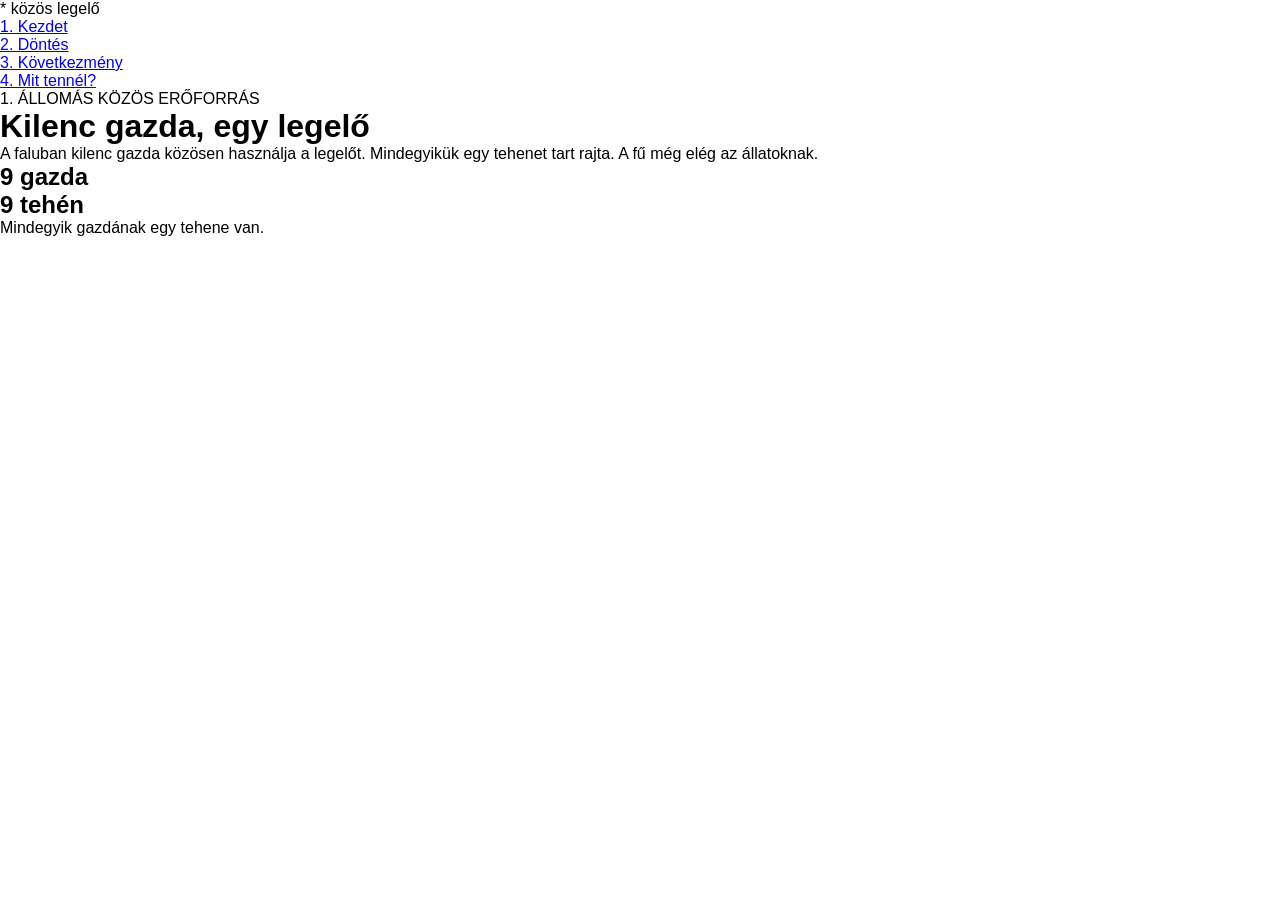
==== index.html @ de596258 "html fele" ====
<!DOCTYPE html>
<html lang="en">
  <head>
    <meta charset="UTF-8" />
    <meta name="viewport" content="width=device-width, initial-scale=1.0" />
    <link rel="stylesheet" href="style.css" />
    <title>Huber Milán</title>
  </head>
  <body>
    <main>
      <nav class="nav1">
        <div class="legelo">
          <p>* közös legelő</p>
        </div>
        <ul>
          <li><a href="index.html">1. Kezdet</a></li>
          <li><a href="dontes.html">2. Döntés</a></li>
          <li><a href="kovetkezmeny.html">3. Következmény</a></li>
          <li><a href="reflexio.html">4. Mit tennél?</a></li>
        </ul>
      </nav>
      <header>
        <div class="header1">
          <p>1. ÁLLOMÁS KÖZÖS ERŐFORRÁS</p>
          <h1>Kilenc gazda, egy legelő</h1>
          <p>
            A faluban kilenc gazda közösen használja a legelőt. Mindegyikük egy
            tehenet tart rajta. A fű még elég az állatoknak.
          </p>
        </div>
        <div>
          <h2>9 gazda</h2>
          <h2>9 tehén</h2>
          <p>Mindegyik gazdának egy tehene van.</p>
        </div>
      </header>
      <nav class="nav2">
        <ul>
          <li></li>
          <li></li>
          <li></li>
          <li></li>
        </ul>
      </nav>
    </main>
  </body>
</html>
---- style.css ----
* {
    box-sizing: border-box;
    padding: 0px;
    margin: 0px;
    font-family: 'Segoe UI', Tahoma, Geneva, Verdana, sans-serif;
}
:root { --ink: #24372d; --green: #2c6e50; --dark: #174b38; --mint: #e8f3df; --cream: #f7f7ee; --line: #d6e1d1; --orange: #d77939; --white: #fff; }
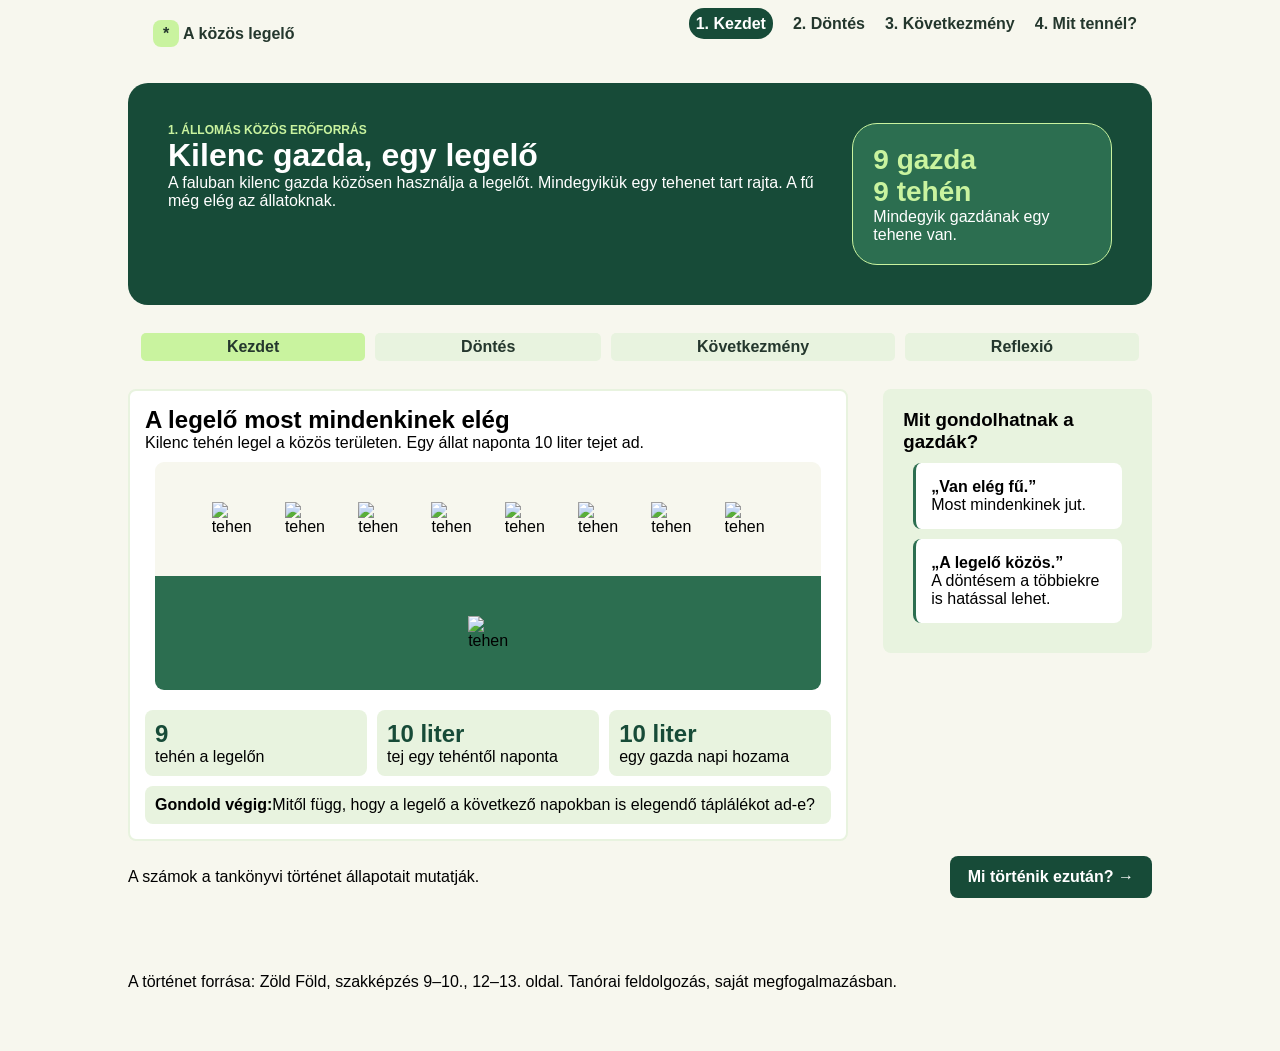
==== commit 3b51cfda: "trictracbaraboom" ====
--- a/index.html
+++ b/index.html
@@ -1,47 +1,110 @@
 <!DOCTYPE html>
-<html lang="en">
-  <head>
-    <meta charset="UTF-8" />
-    <meta name="viewport" content="width=device-width, initial-scale=1.0" />
-    <link rel="stylesheet" href="style.css" />
-    <title>Huber Milán</title>
-  </head>
-  <body>
-    <main>
-      <nav class="nav1">
-        <div class="legelo">
-          <p>* közös legelő</p>
+<html lang="hu">
+
+<head>
+  <meta charset="UTF-8" />
+  <meta name="viewport" content="width=device-width, initial-scale=1.0" />
+  <link rel="stylesheet" href="style.css" />
+  <title>Huber Milán</title>
+</head>
+
+<body>
+  <main>
+    <nav class="nav1">
+      <div class="legelo">
+        <p><strong>*</strong> A közös legelő</p>
+      </div>
+      <ul>
+        <li><a href="index.html">1. Kezdet</a></li>
+        <li><a href="dontes.html">2. Döntés</a></li>
+        <li><a href="kovetkezmeny.html">3. Következmény</a></li>
+        <li><a href="reflexio.html">4. Mit tennél?</a></li>
+      </ul>
+    </nav>
+    <header>
+      <div class="header1">
+        <h2>1. ÁLLOMÁS KÖZÖS ERŐFORRÁS</h2>
+        <h1>Kilenc gazda, egy legelő</h1>
+        <p>
+          A faluban kilenc gazda közösen használja a legelőt. Mindegyikük egy
+          tehenet tart rajta. A fű még elég az állatoknak.
+        </p>
+      </div>
+      <div class="header-szovegdoboz">
+        <h2>9 gazda</h2>
+        <h2>9 tehén</h2>
+        <p>Mindegyik gazdának egy tehene van.</p>
+      </div>
+    </header>
+    <nav class="nav2">
+      <ul>
+        <li><a href="index.html">Kezdet</a></li>
+        <li><a href="dontes.html">Döntés</a></li>
+        <li><a href="kovetkezmeny.html">Következmény</a></li>
+        <li><a href="reflexio.html">Reflexió</a></li>
+      </ul>
+    </nav>
+    <article>
+      <h1>A legelő most mindenkinek elég</h1>
+      <p>Kilenc tehén legel a közös területen. Egy állat naponta 10 liter tejet ad.</p>
+      <div class="legelo">
+        <div class="felso-sor">
+          <img src="assets/tehen.svg" alt="tehen">
+          <img src="assets/tehen.svg" alt="tehen">
+          <img src="assets/tehen.svg" alt="tehen">
+          <img src="assets/tehen.svg" alt="tehen">
+          <img src="assets/tehen.svg" alt="tehen">
+          <img src="assets/tehen.svg" alt="tehen">
+          <img src="assets/tehen.svg" alt="tehen">
+          <img src="assets/tehen.svg" alt="tehen">
         </div>
-        <ul>
-          <li><a href="index.html">1. Kezdet</a></li>
-          <li><a href="dontes.html">2. Döntés</a></li>
-          <li><a href="kovetkezmeny.html">3. Következmény</a></li>
-          <li><a href="reflexio.html">4. Mit tennél?</a></li>
-        </ul>
-      </nav>
-      <header>
-        <div class="header1">
-          <p>1. ÁLLOMÁS KÖZÖS ERŐFORRÁS</p>
-          <h1>Kilenc gazda, egy legelő</h1>
-          <p>
-            A faluban kilenc gazda közösen használja a legelőt. Mindegyikük egy
-            tehenet tart rajta. A fű még elég az állatoknak.
+        <div class="also-sor">
+          <img src="assets/tehen.svg" alt="tehen">
+        </div>
+      </div>
+      <div class="szovegdoboz">
+        <div class="szoveg1">
+          <h2>9</h2>
+            <p>tehén a legelőn</p>
+        </div>
+        <div class="szoveg1">
+          <h2>10 liter</h2>
+            <p>tej egy tehéntől naponta</p>
+        </div>
+        <div class="szoveg1">
+          <h2>10 liter</h2>
+            <p>egy gazda napi hozama</p>
+        </div>
+        <div class="szoveg2">
+          <p><strong>Gondold végig:</strong>Mitől függ, hogy a legelő a következő napokban is elegendő táplálékot ad-e?
           </p>
         </div>
-        <div>
-          <h2>9 gazda</h2>
-          <h2>9 tehén</h2>
-          <p>Mindegyik gazdának egy tehene van.</p>
+      </div>
+    </article>
+    <aside>
+      <h3>Mit gondolhatnak a gazdák?</h3>
+      <div class="as-szovegdoboz">
+        <div class="as-szoveg">
+          <strong>„Van elég fű.”</strong>
+          <p>Most mindenkinek jut.</p>
         </div>
-      </header>
-      <nav class="nav2">
-        <ul>
-          <li></li>
-          <li></li>
-          <li></li>
-          <li></li>
-        </ul>
-      </nav>
-    </main>
-  </body>
-</html>
+        <div class="as-szoveg">
+          <strong>„A legelő közös.”</strong>
+          <p>A döntésem a többiekre is hatással lehet.</p>
+        </div>
+      </div>
+    </aside>
+    <footer>
+      <p>A számok a tankönyvi történet állapotait mutatják.
+      </p>
+      <p class="Mi-tortenik">
+        Mi történik ezután? →
+      </p>
+    </footer>
+    <footer>
+      <p>A történet forrása: Zöld Föld, szakképzés 9–10., 12–13. oldal. Tanórai feldolgozás, saját megfogalmazásban.</p>
+    </footer>
+  </main>
+</body>
+
+</html>
--- a/style.css
+++ b/style.css
@@ -4,4 +4,199 @@
     margin: 0px;
     font-family: 'Segoe UI', Tahoma, Geneva, Verdana, sans-serif;
 }
-:root { --ink: #24372d; --green: #2c6e50; --dark: #174b38; --mint: #e8f3df; --cream: #f7f7ee; --line: #d6e1d1; --orange: #d77939; --white: #fff; }+:root { 
+    --ink: #24372d; --green: #2c6e50; --dark: #174b38; --mint: #e8f3df; --cream: #f7f7ee; --line: #d6e1d1; --orange: #d77939; --white: #fff; --light-green: rgb(201, 243, 159); 
+}
+body {
+    background-color: var(--cream);
+}
+main {
+    max-width: 80%;
+    margin: auto;
+    display: flex;
+    flex-wrap: wrap;
+    gap: 15px;
+}
+.nav1 {
+    display: flex;
+    justify-content: space-between;
+    padding: 15px;
+    font-weight: bold;
+    color: var(--ink);
+    width: 100%;
+    gap: 15px;
+}
+.nav1 ul {
+    display: flex;
+    gap: 20px;
+}
+nav li a {
+    text-decoration: none;
+    color: var(--ink);
+}
+.nav1 ul li:first-child a {
+    color: var(--white);
+    background-color: var(--dark);
+     padding: 7px;
+    border-radius: 15px;
+}
+.nav1 strong {
+    background-color: var(--light-green);
+    padding: 5px;
+    padding-left: 10px;
+    padding-right: 10px;
+    border-radius: 8px;
+}
+nav li {
+    list-style-type: none;
+}
+header {
+    display: flex;
+    gap: 10px;
+    padding: 40px;
+    background-color: var(--dark);
+    color: var(--white);
+    border-radius: 20px;
+    width: 100%;
+}
+.header1 h2 {
+    font-size: 12px;
+    color: var(--light-green);
+}
+.header-szovegdoboz h2 {
+    color: var(--light-green);
+    font-size: 28px;
+}
+.header-szovegdoboz {
+    border: 1px solid var(--light-green);
+    padding: 20px;
+    border-radius:25px ;
+    background: var(--green);
+}
+.nav2 ul {
+    display: flex;
+    justify-content: space-around;
+    gap: 10px;
+    justify-content: center;
+}
+.nav2 {
+    padding: 13px;
+    font-weight: bold;
+    width: 100%;
+}
+.nav2 ul li:first-child {
+    background-color: var(--light-green);
+}
+.nav2 ul li{
+    padding: 5px;
+    background-color: var(--mint);
+    flex: 1 0 auto;
+    text-align: center;
+    border-radius:5px ;
+}
+article {
+    flex: 3;
+    background-color: var(--white);
+    border: 2px solid var(--mint);
+    border-radius: 8px;
+    padding: 15px;
+}
+aside {
+   flex: 1;
+    margin-left: 20px;
+    background-color: var(--mint);
+    padding: 20px;
+    border-radius: 8px;
+    height: fit-content;
+}
+.legelo {
+    display: flex;
+    flex-direction: column;
+    padding: 10px;
+}
+.felso-sor {
+    display: flex;
+    justify-content:space-around;
+    align-items: center;
+    background-color: var(--cream);
+    padding: 40px;
+    border-top-right-radius:9px ;
+    border-top-left-radius:9px ;
+}
+.also-sor img {
+    width: 40px;
+}
+.felso-sor img {
+    width: 40px;
+}
+.also-sor {
+    display: flex;
+    justify-content:center;
+    padding: 10px;
+    background-color: var(--green);
+    flex: 1 0 auto;
+    padding: 40px;
+    border-bottom-left-radius:9px ;
+    border-bottom-right-radius:9px ;
+}
+.as-szovegdoboz {
+    display: flex;
+    flex-direction: column;
+    gap:10px;
+    padding: 10px;
+}
+.as-szoveg {
+    background-color: var(--white);
+    padding: 15px;
+    border-radius: 8px;
+    border-left: var(--green) 3px solid;
+}
+.szovegdoboz {
+    display: flex;
+    gap:10px;
+    flex-wrap: wrap;
+    flex-direction:row;
+    margin-top:10px ;
+}
+.szoveg1 {
+    flex: 1 0 calc(33% - 10px);
+    background-color: var(--mint);
+    padding: 10px;
+    border-radius:8px ;
+}
+.szoveg2 {
+    flex: 0 0 100%;
+    background-color: var(--mint);
+    padding: 10px;
+    border-radius: 8px;
+}
+footer {
+    width: 100%;
+    display: flex;
+    justify-content: space-between ;
+    align-items: center;
+}
+.szoveg1 h2 {
+    color: var(--dark)
+}
+.Mi-tortenik {
+    background-color: var(--dark);
+    color: var(--white);
+    padding: 12px 18px;
+    border-radius: 8px;
+    font-weight: bold;
+}
+footer p{
+    margin-bottom: 60px;
+}
+.block1 {
+    display: flex;
+    flex-direction: column;
+    justify-content: center;
+    padding: 10px;
+    gap: 10px;
+}
+fieldset {
+    border: 1px solid var(--green);
+    border-radius: 8px;
+}
